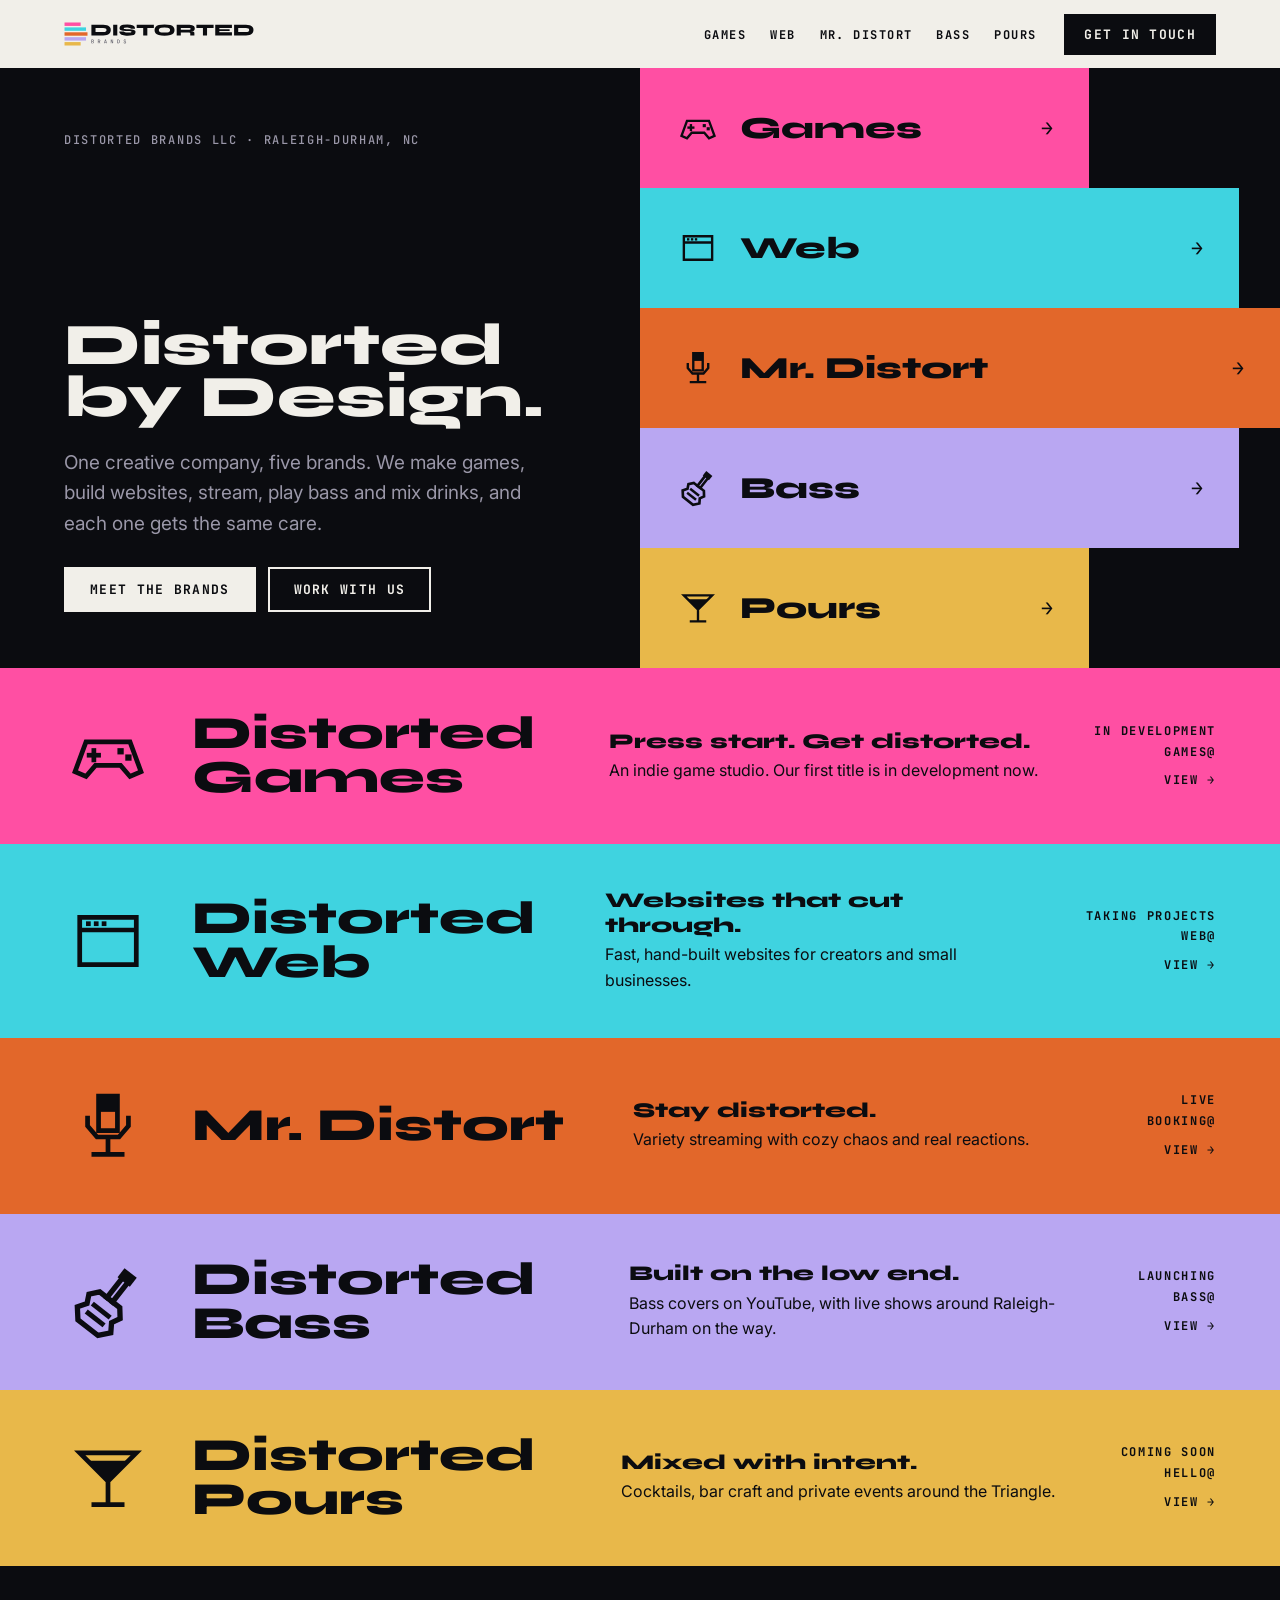
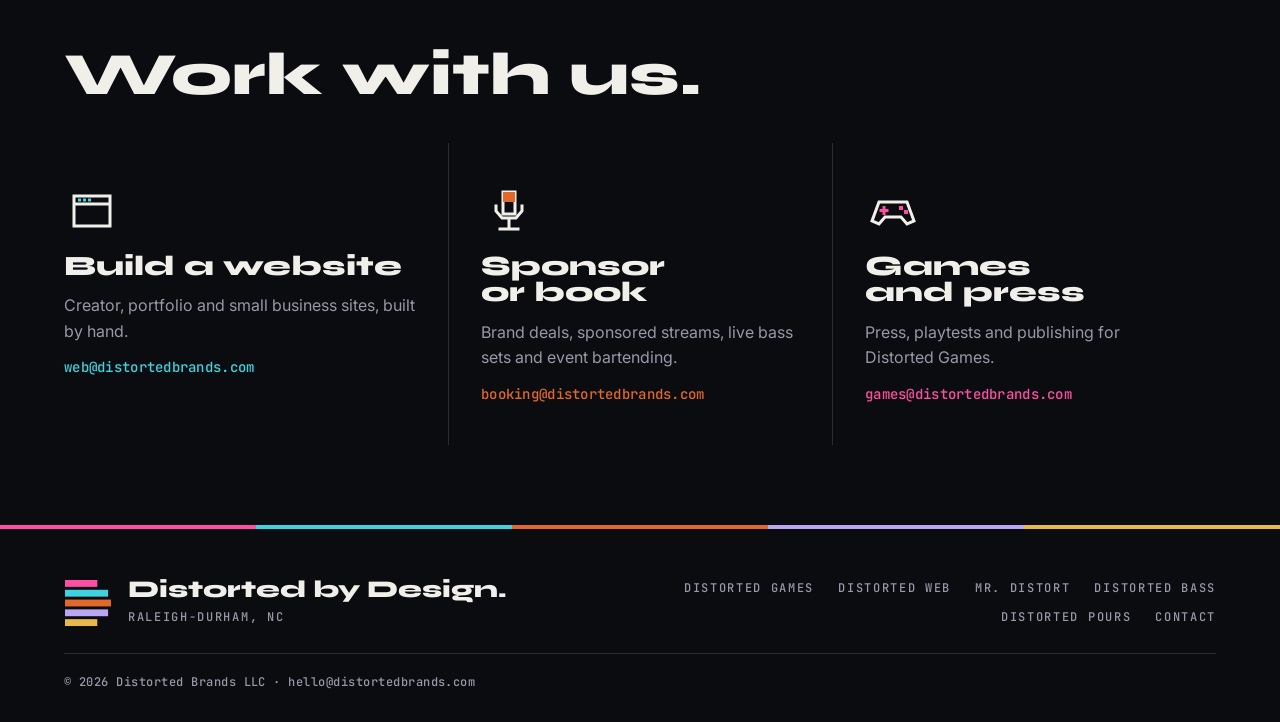
==== index.html @ dc7b3788 "First build of distortedbrands.com (Spectrum look) Home, five brand pages, contact with Netlify Form" ====
<!DOCTYPE html>
<html lang="en">
<head>
  <meta charset="UTF-8">
  <meta name="viewport" content="width=device-width, initial-scale=1, viewport-fit=cover">
  <title>Distorted Brands</title>
  <meta name="description" content="Distorted Brands LLC is a Raleigh-Durham creative company behind Distorted Games, Distorted Web, Mr. Distort, Distorted Bass and Distorted Pours.">
  <meta name="theme-color" content="#0B0C10">
  <link rel="canonical" href="https://distortedbrands.com/">
  <meta property="og:type" content="website">
  <meta property="og:title" content="Distorted Brands">
  <meta property="og:description" content="Distorted Brands LLC is a Raleigh-Durham creative company behind Distorted Games, Distorted Web, Mr. Distort, Distorted Bass and Distorted Pours.">
  <meta property="og:url" content="https://distortedbrands.com/">
  <meta property="og:image" content="https://distortedbrands.com/assets/social/distorted-brands-link-preview.png">
  <meta name="twitter:card" content="summary_large_image">
  <link rel="icon" href="/favicon.ico" sizes="any">
  <link rel="icon" href="/assets/icon.svg" type="image/svg+xml">
  <link rel="apple-touch-icon" href="/assets/apple-touch-icon.png">
  <link rel="preconnect" href="https://fonts.googleapis.com"><link rel="preconnect" href="https://fonts.gstatic.com" crossorigin><link href="https://fonts.googleapis.com/css2?family=Syne:wght@700;800&family=Inter:wght@400;500;600&family=JetBrains+Mono:wght@500;700&display=swap" rel="stylesheet">
  <link rel="stylesheet" href="/css/site.css">
</head>
<body>
<a class="skip" href="#main">Skip to content</a>
<header class="site-nav">
  <div class="wrap">
    <a class="logo" href="/" aria-label="Distorted Brands home"><img src="/assets/logos/distorted-brands-horizontal-color-on-light.svg" alt="Distorted Brands" width="190" height="24"></a>
    <button class="menu-btn" type="button" aria-expanded="false" aria-controls="menu"><span></span><span></span><span></span><b class="sr">Menu</b></button>
    <nav id="menu" aria-label="Main">
      <ul><li><a href="/games/" style="--c:#FF4FA3">Games</a></li><li><a href="/web/" style="--c:#3FD3E0">Web</a></li><li><a href="/mr-distort/" style="--c:#E2672A">Mr. Distort</a></li><li><a href="/bass/" style="--c:#B9A7F2">Bass</a></li><li><a href="/pours/" style="--c:#E8B84A">Pours</a></li></ul>
      <a class="btn" href="/contact/">Get in touch</a>
    </nav>
  </div>
</header>
<main id="main">
<section class="hero">
  <div class="hero-copy">
    <span class="mono fog">Distorted Brands LLC · Raleigh-Durham, NC</span>
    <div>
      <h1>Distorted<br>by Design.</h1>
      <p>One creative company, five brands. We make games, build websites, stream, play bass and mix drinks, and each one gets the same care.</p>
      <div class="row"><a class="btn light" href="#brands">Meet the brands</a><a class="btn ghost" href="/contact/">Work with us</a></div>
    </div>
  </div>
  <nav class="hero-bars" aria-label="Brands"><a href="/games/" style="--c:#FF4FA3;--bar:66"><img src="/assets/icons/distorted-games-icon-controller-black.svg" alt="" width="44" height="44"><span>Games</span><i aria-hidden="true">→</i></a><a href="/web/" style="--c:#3FD3E0;--bar:88"><img src="/assets/icons/distorted-web-icon-browser-black.svg" alt="" width="44" height="44"><span>Web</span><i aria-hidden="true">→</i></a><a href="/mr-distort/" style="--c:#E2672A;--bar:94"><img src="/assets/icons/mr-distort-icon-microphone-black.svg" alt="" width="44" height="44"><span>Mr. Distort</span><i aria-hidden="true">→</i></a><a href="/bass/" style="--c:#B9A7F2;--bar:88"><img src="/assets/icons/distorted-bass-icon-bass-guitar-black.svg" alt="" width="44" height="44"><span>Bass</span><i aria-hidden="true">→</i></a><a href="/pours/" style="--c:#E8B84A;--bar:66"><img src="/assets/icons/distorted-pours-icon-martini-black.svg" alt="" width="44" height="44"><span>Pours</span><i aria-hidden="true">→</i></a></nav>
</section>
<div id="brands" class="bands"><a class="band" href="/games/" style="--c:#FF4FA3">
  <div class="wrap">
    <img class="band-icon" src="/assets/icons/distorted-games-icon-controller-black.svg" alt="" width="88" height="88">
    <h2>Distorted Games</h2>
    <div class="band-copy"><p class="tag">Press start. Get distorted.</p><p>An indie game studio. Our first title is in development now.</p></div>
    <div class="band-meta mono"><span>In development</span><span>games@</span><span class="go">View →</span></div>
  </div>
</a><a class="band" href="/web/" style="--c:#3FD3E0">
  <div class="wrap">
    <img class="band-icon" src="/assets/icons/distorted-web-icon-browser-black.svg" alt="" width="88" height="88">
    <h2>Distorted Web</h2>
    <div class="band-copy"><p class="tag">Websites that cut through.</p><p>Fast, hand-built websites for creators and small businesses.</p></div>
    <div class="band-meta mono"><span>Taking projects</span><span>web@</span><span class="go">View →</span></div>
  </div>
</a><a class="band" href="/mr-distort/" style="--c:#E2672A">
  <div class="wrap">
    <img class="band-icon" src="/assets/icons/mr-distort-icon-microphone-black.svg" alt="" width="88" height="88">
    <h2>Mr. Distort</h2>
    <div class="band-copy"><p class="tag">Stay distorted.</p><p>Variety streaming with cozy chaos and real reactions.</p></div>
    <div class="band-meta mono"><span>Live</span><span>booking@</span><span class="go">View →</span></div>
  </div>
</a><a class="band" href="/bass/" style="--c:#B9A7F2">
  <div class="wrap">
    <img class="band-icon" src="/assets/icons/distorted-bass-icon-bass-guitar-black.svg" alt="" width="88" height="88">
    <h2>Distorted Bass</h2>
    <div class="band-copy"><p class="tag">Built on the low end.</p><p>Bass covers on YouTube, with live shows around Raleigh-Durham on the way.</p></div>
    <div class="band-meta mono"><span>Launching</span><span>bass@</span><span class="go">View →</span></div>
  </div>
</a><a class="band" href="/pours/" style="--c:#E8B84A">
  <div class="wrap">
    <img class="band-icon" src="/assets/icons/distorted-pours-icon-martini-black.svg" alt="" width="88" height="88">
    <h2>Distorted Pours</h2>
    <div class="band-copy"><p class="tag">Mixed with intent.</p><p>Cocktails, bar craft and private events around the Triangle.</p></div>
    <div class="band-meta mono"><span>Coming soon</span><span>hello@</span><span class="go">View →</span></div>
  </div>
</a></div>
<section class="block">
  <div class="wrap"><h2 class="t">Work with us.</h2><div class="paths"><div style="--c:#3FD3E0"><img src="/assets/icons/distorted-web-icon-browser-color-on-dark.svg" alt="" width="56" height="56"><h3>Build a website</h3><p>Creator, portfolio and small business sites, built by hand.</p><a class="mono addr" href="mailto:web@distortedbrands.com">web@distortedbrands.com</a></div><div style="--c:#E2672A"><img src="/assets/icons/mr-distort-icon-microphone-color-on-dark.svg" alt="" width="56" height="56"><h3>Sponsor or book</h3><p>Brand deals, sponsored streams, live bass sets and event bartending.</p><a class="mono addr" href="mailto:booking@distortedbrands.com">booking@distortedbrands.com</a></div><div style="--c:#FF4FA3"><img src="/assets/icons/distorted-games-icon-controller-color-on-dark.svg" alt="" width="56" height="56"><h3>Games and press</h3><p>Press, playtests and publishing for Distorted Games.</p><a class="mono addr" href="mailto:games@distortedbrands.com">games@distortedbrands.com</a></div></div></div>
</section>
</main>
<div class="spec" aria-hidden="true"><i></i><i></i><i></i><i></i><i></i></div>
<footer class="site-foot">
  <div class="wrap">
    <div class="foot-id">
      <img src="/assets/logos/distorted-brands-mark-color-on-dark.svg" alt="" width="48" height="48">
      <div><strong>Distorted by Design.</strong><span class="mono fog">Raleigh-Durham, NC</span></div>
    </div>
    <nav class="foot-links mono" aria-label="Brands"><a href="/games/">Distorted Games</a><a href="/web/">Distorted Web</a><a href="/mr-distort/">Mr. Distort</a><a href="/bass/">Distorted Bass</a><a href="/pours/">Distorted Pours</a><a href="/contact/">Contact</a></nav>
    <p class="mono fog legal">© 2026 Distorted Brands LLC · <a href="mailto:hello@distortedbrands.com">hello@distortedbrands.com</a></p>
  </div>
</footer>
<script src="/js/site.js"></script>
</body>
</html>
---- css/site.css ----
/* Distorted Brands — Look C "Spectrum".
   Parent is mono (ink, graphite, bone, fog). Color arrives only as full-bleed brand bands. */
:root {
  color-scheme: dark;
  --ink: #0B0C10;
  --panel: #14161c;
  --graphite: #2A2D36;
  --bone: #F1EFE9;
  --fog: #9A97A8;
  --games: #FF4FA3;
  --web: #3FD3E0;
  --distort: #E2672A;
  --bass: #B9A7F2;
  --pours: #E8B84A;
  --display: "Syne", "Arial Black", system-ui, sans-serif;
  --body: "Inter", system-ui, -apple-system, "Segoe UI", sans-serif;
  --mono: "JetBrains Mono", ui-monospace, Menlo, monospace;
  --gutter: max(24px, env(safe-area-inset-left, 0px));
}

*, *::before, *::after { box-sizing: border-box; }
html { scroll-behavior: smooth; }
body { margin: 0; background: var(--ink); color: var(--bone); font: 400 16px/1.6 var(--body); -webkit-font-smoothing: antialiased; }
img { display: block; max-width: 100%; height: auto; }
a { color: inherit; text-decoration: none; }
p { margin: 0; }
h1, h2, h3 { margin: 0; font-family: var(--display); font-weight: 800; line-height: .95; text-wrap: balance; }
:focus-visible { outline: 2px solid var(--bone); outline-offset: 3px; }
.wrap { max-width: 1200px; margin: 0 auto; padding-left: var(--gutter); padding-right: max(24px, env(safe-area-inset-right, 0px)); }
.mono { font: 500 12px/1.4 var(--mono); letter-spacing: .14em; text-transform: uppercase; }
.fog { color: var(--fog); }
.sr { position: absolute; width: 1px; height: 1px; overflow: hidden; clip: rect(0 0 0 0); white-space: nowrap; }
.hp { display: none; }
.skip { position: absolute; left: -999px; top: 8px; z-index: 50; background: var(--bone); color: var(--ink); padding: 8px 12px; }
.skip:focus { left: 8px; }
.row { display: flex; flex-wrap: wrap; align-items: center; gap: 12px; }

.spec { display: grid; grid-template-columns: repeat(5, 1fr); height: 4px; }
.spec i:nth-child(1) { background: var(--games); }
.spec i:nth-child(2) { background: var(--web); }
.spec i:nth-child(3) { background: var(--distort); }
.spec i:nth-child(4) { background: var(--bass); }
.spec i:nth-child(5) { background: var(--pours); }

/* buttons: square ends, like the bars */
.btn {
  display: inline-flex; align-items: center; justify-content: center;
  padding: 14px 24px; border: 2px solid var(--ink);
  font: 700 13px/1 var(--mono); letter-spacing: .1em; text-transform: uppercase;
  background: var(--ink); color: var(--bone); cursor: pointer;
  transition: background .15s, color .15s;
}
.btn:hover { background: transparent; color: var(--ink); }
.btn.light { background: var(--bone); color: var(--ink); border-color: var(--bone); }
.btn.light:hover { background: transparent; color: var(--bone); }
.btn.ghost { background: transparent; color: var(--bone); border-color: var(--bone); }
.btn.ghost:hover { background: var(--bone); color: var(--ink); }

/* nav */
.site-nav { position: sticky; top: 0; z-index: 20; background: var(--bone); color: var(--ink); padding-top: env(safe-area-inset-top, 0px); }
.site-nav .wrap { display: flex; align-items: center; gap: 24px; min-height: 68px; }
.logo img { width: 190px; }
.site-nav nav { margin-left: auto; display: flex; align-items: center; gap: 28px; }
.site-nav ul { display: flex; gap: 24px; list-style: none; margin: 0; padding: 0; }
.site-nav ul a { font: 700 12px var(--mono); letter-spacing: .12em; text-transform: uppercase; padding-block: 6px; border-bottom: 3px solid transparent; }
.site-nav ul a:hover, .site-nav ul a[aria-current] { border-bottom-color: var(--c); }
.site-nav .btn { padding: 12px 18px; }
.site-nav .btn[aria-current] { background: transparent; color: var(--ink); }
.menu-btn { display: none; margin-left: auto; width: 44px; height: 44px; background: none; border: 0; padding: 10px; cursor: pointer; }
.menu-btn span { display: block; height: 3px; margin-block: 5px; background: var(--ink); }
.menu-btn span:nth-child(1) { width: 66%; } .menu-btn span:nth-child(2) { width: 94%; } .menu-btn span:nth-child(3) { width: 66%; }
@media (max-width: 960px) {
  .menu-btn { display: block; }
  .site-nav nav { display: none; position: absolute; left: 0; right: 0; top: 100%; background: var(--bone); flex-direction: column; align-items: stretch; gap: 0; padding: 8px var(--gutter) 24px; border-top: 1px solid #d6d3cb; }
  .site-nav nav.open { display: flex; }
  .site-nav ul { flex-direction: column; gap: 0; }
  .site-nav ul a { display: block; padding: 14px 0 14px 14px; border-bottom: 0; border-left: 6px solid var(--c); margin-bottom: 6px; font-size: 14px; }
  .site-nav .btn { margin-top: 12px; }
  .logo img { width: 160px; }
}

/* home hero */
.hero { display: grid; grid-template-columns: minmax(0, 1fr) minmax(0, 1fr); min-height: 600px; }
.hero-copy { padding: 64px 40px 56px max(var(--gutter), calc((100vw - 1200px) / 2 + 24px)); display: flex; flex-direction: column; justify-content: space-between; gap: 40px; }
.hero h1 { font-size: clamp(40px, 4.6vw, 72px); line-height: .88; }
.hero-copy p { font-size: 19px; color: var(--fog); max-width: 40ch; margin-block: 24px 28px; }
.hero-bars { display: grid; grid-template-rows: repeat(5, 1fr); }
.hero-bars a { display: flex; align-items: center; gap: 20px; padding: 18px 36px; min-height: 76px; background: var(--c); color: var(--ink); width: calc(var(--bar) / 94 * 100%); transition: width .25s ease; }
.hero-bars a:hover { width: 100%; }
.hero-bars img { width: 44px; }
.hero-bars span { font: 800 clamp(22px, 2.4vw, 32px)/1 var(--display); }
.hero-bars i { margin-left: auto; font-style: normal; font: 700 20px var(--mono); }
@media (max-width: 860px) {
  .hero { grid-template-columns: minmax(0, 1fr); min-height: 0; }
  .hero-copy { padding: 48px var(--gutter) 48px; }
  .hero-bars a { min-height: 64px; padding: 14px var(--gutter); }
}

/* brand bands */
.band { display: block; background: var(--c); color: var(--ink); }
.band .wrap { display: grid; grid-template-columns: 88px minmax(0, 1.1fr) minmax(0, 1.3fr) auto; gap: 40px; align-items: center; padding-block: 44px; }
.band h2 { font-size: clamp(32px, 3.6vw, 46px); }
.band .tag { font: 800 21px/1.2 var(--display); margin-bottom: 4px; }
.band-meta { display: grid; gap: 4px; text-align: right; font-weight: 700; }
.band .go { margin-top: 8px; }
.band:hover .go { text-decoration: underline; text-underline-offset: 4px; }
@media (max-width: 860px) {
  .band .wrap { grid-template-columns: 56px 1fr; gap: 16px 20px; padding-block: 32px; }
  .band-icon { width: 56px; }
  .band-copy, .band-meta { grid-column: 1 / -1; }
  .band-meta { text-align: left; grid-auto-flow: column; justify-content: start; gap: 20px; }
}

/* generic sections */
.block { padding-block: 80px; }
h2.t { font-size: clamp(36px, 5vw, 60px); margin-bottom: 40px; }
.paths { display: grid; grid-template-columns: repeat(3, 1fr); }
.paths > div { display: grid; gap: 14px; align-content: start; padding: 40px 32px; border-left: 1px solid var(--graphite); }
.paths > div:first-child { border-left: 0; padding-left: 0; }
.paths img { width: 56px; }
.paths h3 { font-size: 28px; }
.paths p { color: var(--fog); }
.addr { color: var(--c); text-transform: none; letter-spacing: .02em; font-size: 14px; }
.addr:hover { text-decoration: underline; }
@media (max-width: 860px) {
  .paths { grid-template-columns: 1fr; }
  .paths > div { padding: 28px 0; border-left: 0; border-top: 1px solid var(--graphite); }
}

/* brand page hero */
.bhero { background: var(--c); color: var(--ink); }
.bhero .wrap { display: grid; grid-template-columns: minmax(0, 1.25fr) minmax(0, .9fr); gap: 56px; align-items: center; padding-block: 72px; }
.bhero-logo { height: 30px; width: auto; }
.bhero h1 { font-size: clamp(38px, 5.4vw, 84px); line-height: .88; margin-block: 24px; }
.bhero p { font-size: 19px; max-width: 44ch; margin-bottom: 28px; }
.status { padding: 8px 12px; border: 2px solid var(--ink); font-weight: 700; }
.tiles { display: grid; grid-template-columns: repeat(3, 1fr); }
.tiles div { aspect-ratio: 1; display: grid; place-items: center; background: var(--ink); border: 1px solid var(--deep); }
.tiles img { width: 56%; }
@media (max-width: 860px) {
  .bhero .wrap { grid-template-columns: minmax(0, 1fr); padding-block: 48px; gap: 40px; }
  .tiles { max-width: 360px; }
}

.cards { display: grid; grid-template-columns: repeat(4, 1fr); }
.cards > div { display: grid; gap: 12px; align-content: start; padding: 8px 28px 8px 28px; border-left: 1px solid var(--graphite); }
.cards > div:first-child { padding-left: 0; border-left: 0; }
.cards img { width: 52px; }
.cards h3 { font-size: 24px; line-height: 1.05; }
.cards p { color: var(--fog); font-size: 15px; }
@media (max-width: 960px) {
  .cards { grid-template-columns: 1fr 1fr; gap: 40px 0; }
  .cards > div:nth-child(3) { padding-left: 0; border-left: 0; }
}
@media (max-width: 560px) {
  .cards { grid-template-columns: 1fr; gap: 32px; }
  .cards > div { padding: 0; border-left: 0; }
}

.steps { background: var(--bone); color: var(--ink); padding-block: 72px; }
.steps h2.t { margin-bottom: 12px; }
.steps .note { color: #5d5b68; margin-bottom: 32px; }
.steps ol { list-style: none; margin: 32px 0 0; padding: 0; display: grid; grid-auto-flow: column; grid-auto-columns: 1fr; }
.steps li { border-left: 6px solid var(--deep); padding: 6px 24px 6px 20px; display: grid; gap: 8px; align-content: start; }
.steps li span { color: var(--deep); font-weight: 700; }
.steps li.now span::after { content: " · Now"; }
.steps li h3 { font-size: 28px; }
.steps li p { color: #45434f; }
@media (max-width: 760px) { .steps ol { grid-auto-flow: row; gap: 28px; } }

.works { display: grid; grid-template-columns: repeat(2, 1fr); }
.work { display: grid; gap: 6px; padding: 28px; background: var(--c); color: var(--ink); }
.work .shot { aspect-ratio: 16 / 9; background: var(--ink); margin-bottom: 14px; background-image: linear-gradient(#22252e 1px, transparent 1px); background-size: 100% 16px; }
.work h3 { font-size: 26px; }
a.work:hover h3 { text-decoration: underline; }
@media (max-width: 700px) { .works { grid-template-columns: 1fr; } }

.plats { display: grid; grid-template-columns: repeat(auto-fill, minmax(220px, 1fr)); gap: 1px; background: var(--graphite); border: 1px solid var(--graphite); }
.plats a { display: grid; gap: 6px; padding: 24px; background: var(--ink); position: relative; }
.plats a:hover { background: var(--c); color: var(--ink); }
.plats a:hover .mono { color: var(--ink); }
.plats .mono { color: var(--fog); }
.plats strong { font: 800 20px var(--display); }
.plats i { position: absolute; top: 20px; right: 20px; font-style: normal; }

.cta { background: var(--c); color: var(--ink); }
.cta .wrap { display: grid; grid-template-columns: 1.2fr 1fr; gap: 40px; align-items: end; padding-block: 64px; }
.cta h2 { font-size: clamp(36px, 5vw, 64px); }
.cta p { font-size: 18px; margin-bottom: 20px; }
@media (max-width: 760px) { .cta .wrap { grid-template-columns: 1fr; } }

.others { padding-top: 72px; }
.others-list a { display: flex; align-items: center; gap: 20px; padding: 18px var(--gutter); background: var(--c); color: var(--ink); width: calc(var(--bar) / 94 * 100%); min-width: min(100%, 520px); margin-bottom: 0; transition: width .25s ease; }
.others-list a:hover { width: 100%; }
.others-list img { width: 40px; }
.others-list span { font: 800 26px/1 var(--display); }
.others-list em { margin-left: auto; font-style: normal; }
@media (max-width: 760px) { .others-list a { width: 100%; } .others-list em { display: none; } }

.list-band { background: var(--c); color: var(--ink); }
.list-band .wrap { display: grid; grid-template-columns: minmax(0, 1fr) minmax(0, 1fr); gap: 40px; align-items: center; padding-block: 64px; }
.list-band h2 { font-size: clamp(36px, 5vw, 56px); margin-bottom: 12px; }
.inline-form { display: flex; gap: 0; }
.inline-form input { flex: 1; min-width: 0; padding: 14px 16px; border: 2px solid var(--ink); background: var(--bone); color: var(--ink); font: 16px var(--body); border-radius: 0; }
@media (max-width: 760px) { .list-band .wrap { grid-template-columns: minmax(0, 1fr); } }

/* contact */
.phead .wrap { display: grid; grid-template-columns: 1fr 1fr; gap: 48px; align-items: end; padding-block: 88px 56px; }
.phead h1 { font-size: clamp(64px, 10vw, 128px); line-height: .86; }
.phead p { font-size: 20px; color: var(--fog); max-width: 40ch; }
.phead.short .wrap { grid-template-columns: 1fr; gap: 24px; padding-block: 96px; }
@media (max-width: 760px) { .phead .wrap { grid-template-columns: 1fr; gap: 24px; padding-block: 56px 40px; } }

.inboxes { display: grid; grid-template-columns: repeat(5, 1fr); }
.inboxes > div { display: flex; flex-direction: column; gap: 16px; justify-content: space-between; min-height: 220px; padding: 28px 24px; background: var(--c); color: var(--ink); }
.inboxes a { font: 400 15px/1.3 var(--display); word-break: break-word; }
.inboxes a b { display: block; font-size: 30px; font-weight: 800; }
.inboxes a:hover { text-decoration: underline; }
.copy { align-self: flex-start; background: none; border: 2px solid var(--ink); color: var(--ink); padding: 6px 10px; cursor: pointer; font-weight: 700; }
.copy:hover { background: var(--ink); color: var(--bone); }
@media (max-width: 960px) { .inboxes { grid-template-columns: 1fr 1fr; } .inboxes > div { min-height: 0; } }
@media (max-width: 520px) { .inboxes { grid-template-columns: 1fr; } }

.form-wrap { display: grid; grid-template-columns: 1fr 1.5fr; gap: 56px; }
@media (max-width: 860px) { .form-wrap { grid-template-columns: 1fr; gap: 0; } }
.form { display: grid; gap: 18px; }
.form label { display: grid; gap: 8px; }
.form .two { display: grid; grid-template-columns: 1fr 1fr; gap: 18px; }
.form input, .form select, .form textarea {
  width: 100%; padding: 14px; font: 16px var(--body); color: var(--bone);
  background: var(--panel); border: 0; border-left: 4px solid var(--bone); border-radius: 0;
}
.form textarea { min-height: 160px; resize: vertical; }
.form input:focus, .form select:focus, .form textarea:focus { outline: none; background: #1b1e26; border-left-color: var(--web); }
@media (max-width: 520px) { .form .two { grid-template-columns: 1fr; } }

/* footer */
.site-foot .wrap { display: grid; grid-template-columns: auto 1fr; gap: 24px 40px; align-items: center; padding-block: 48px calc(32px + env(safe-area-inset-bottom, 0px)); }
.foot-id { display: flex; align-items: center; gap: 16px; }
.foot-id img { width: 48px; }
.foot-id strong { display: block; font: 800 24px/1.1 var(--display); }
.foot-links { display: flex; flex-wrap: wrap; justify-content: flex-end; gap: 12px 24px; color: var(--fog); }
.foot-links a:hover { color: var(--bone); }
.legal { grid-column: 1 / -1; border-top: 1px solid var(--graphite); padding-top: 20px; text-transform: none; letter-spacing: .04em; }
.legal a:hover { color: var(--bone); }
@media (max-width: 760px) { .site-foot .wrap { grid-template-columns: 1fr; } .foot-links { justify-content: flex-start; } }

@media (prefers-reduced-motion: reduce) {
  html { scroll-behavior: auto; }
  * { transition: none !important; }
}
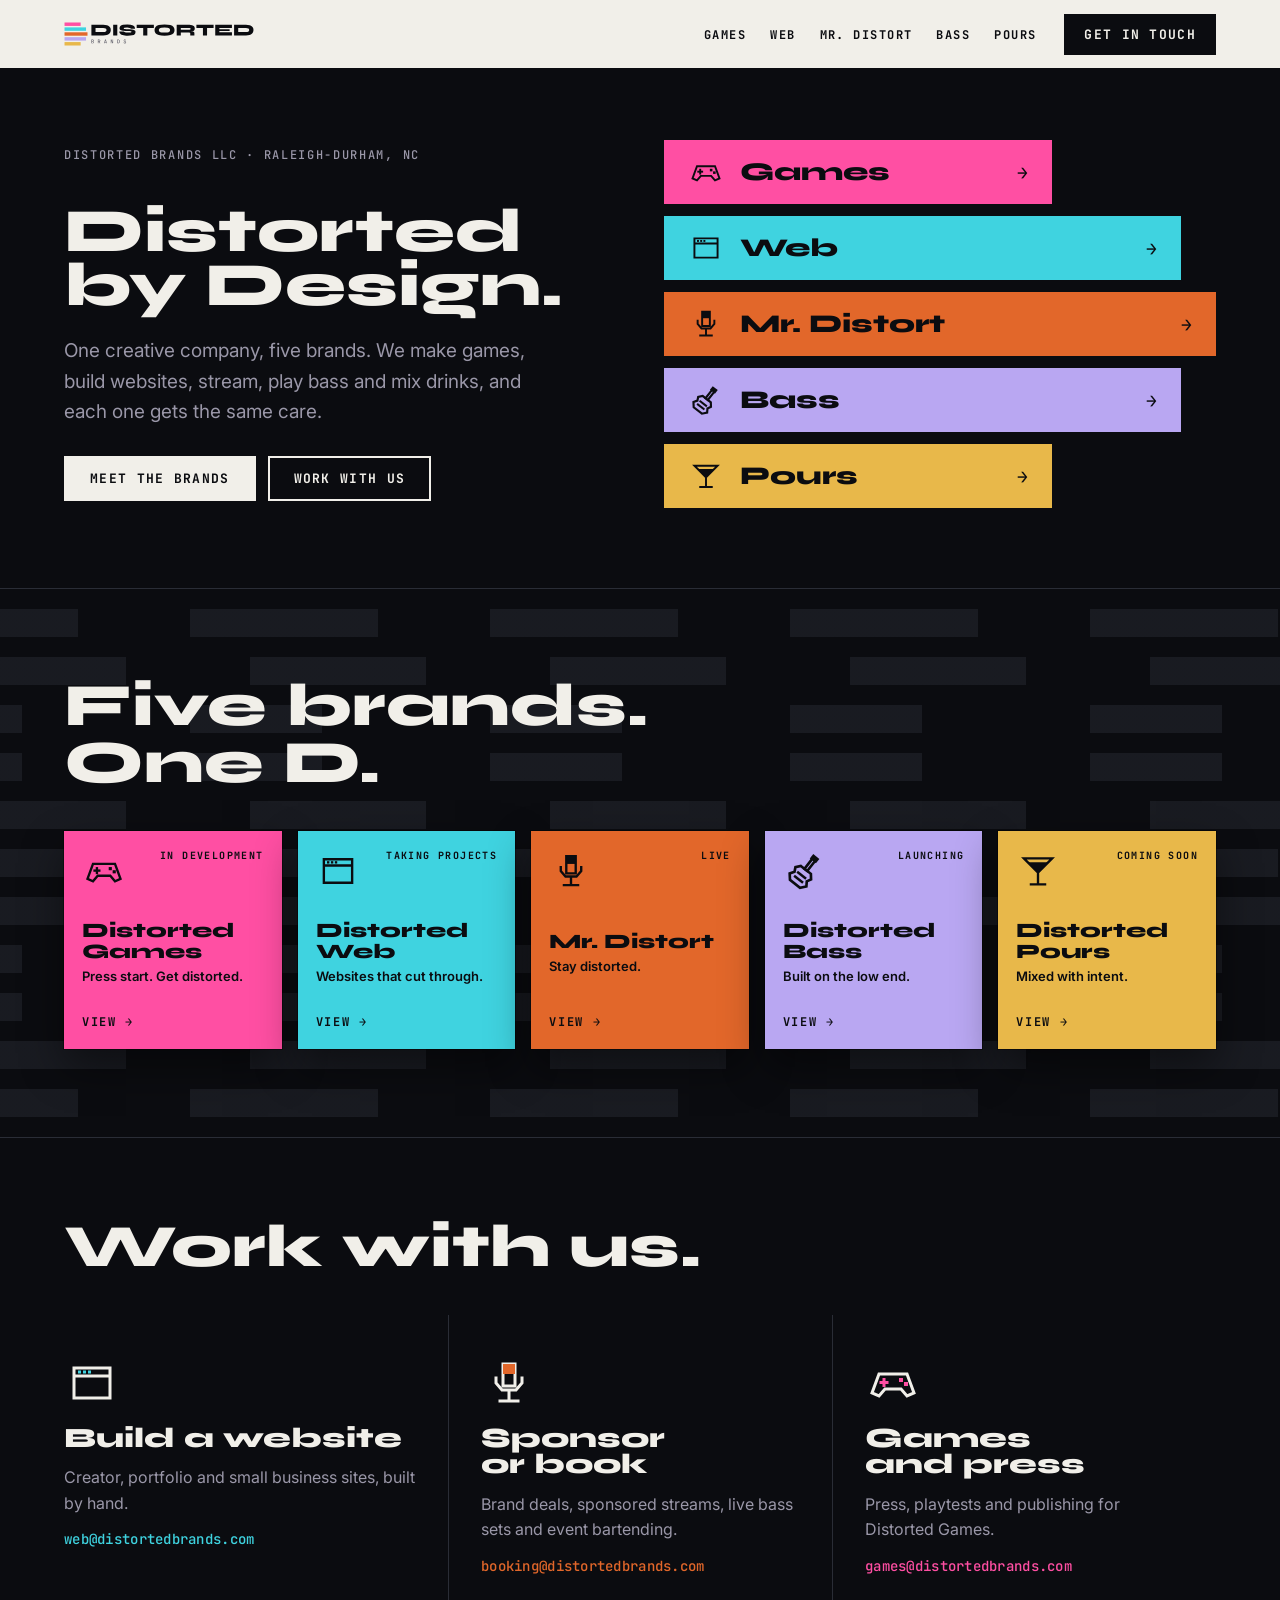
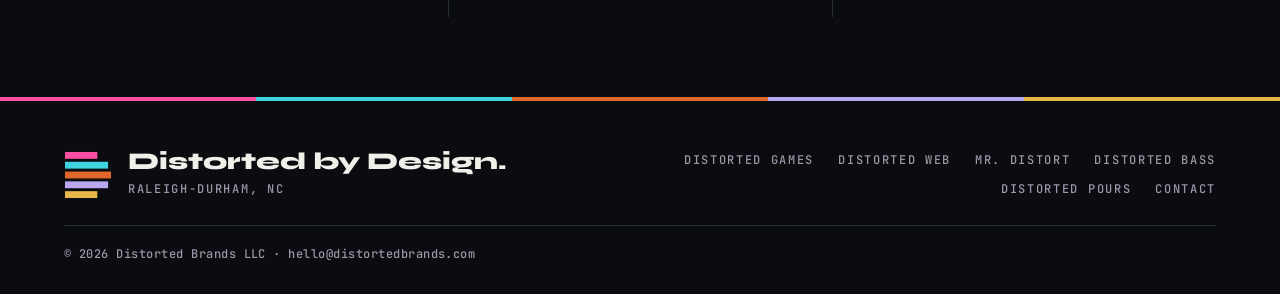
==== commit 719a0f10: "Home: floating hero bars and square brand tiles Hero bars are shorter and sit on the black backgroun" ====
--- a/index.html
+++ b/index.html
@@ -43,42 +43,32 @@
   </div>
   <nav class="hero-bars" aria-label="Brands"><a href="/games/" style="--c:#FF4FA3;--bar:66"><img src="/assets/icons/distorted-games-icon-controller-black.svg" alt="" width="44" height="44"><span>Games</span><i aria-hidden="true">→</i></a><a href="/web/" style="--c:#3FD3E0;--bar:88"><img src="/assets/icons/distorted-web-icon-browser-black.svg" alt="" width="44" height="44"><span>Web</span><i aria-hidden="true">→</i></a><a href="/mr-distort/" style="--c:#E2672A;--bar:94"><img src="/assets/icons/mr-distort-icon-microphone-black.svg" alt="" width="44" height="44"><span>Mr. Distort</span><i aria-hidden="true">→</i></a><a href="/bass/" style="--c:#B9A7F2;--bar:88"><img src="/assets/icons/distorted-bass-icon-bass-guitar-black.svg" alt="" width="44" height="44"><span>Bass</span><i aria-hidden="true">→</i></a><a href="/pours/" style="--c:#E8B84A;--bar:66"><img src="/assets/icons/distorted-pours-icon-martini-black.svg" alt="" width="44" height="44"><span>Pours</span><i aria-hidden="true">→</i></a></nav>
 </section>
-<div id="brands" class="bands"><a class="band" href="/games/" style="--c:#FF4FA3">
+<section id="brands" class="brand-grid">
   <div class="wrap">
-    <img class="band-icon" src="/assets/icons/distorted-games-icon-controller-black.svg" alt="" width="88" height="88">
-    <h2>Distorted Games</h2>
-    <div class="band-copy"><p class="tag">Press start. Get distorted.</p><p>An indie game studio. Our first title is in development now.</p></div>
-    <div class="band-meta mono"><span>In development</span><span>games@</span><span class="go">View →</span></div>
+    <h2 class="t">Five brands.<br>One D.</h2>
+    <div class="tile-row"><a class="tile" href="/games/" style="--c:#FF4FA3">
+      <div class="tile-top"><img src="/assets/icons/distorted-games-icon-controller-black.svg" alt="" width="64" height="64"><span class="mono">In development</span></div>
+      <div><h3>Distorted Games</h3><p class="tag">Press start. Get distorted.</p></div>
+      <span class="go mono">View →</span>
+    </a><a class="tile" href="/web/" style="--c:#3FD3E0">
+      <div class="tile-top"><img src="/assets/icons/distorted-web-icon-browser-black.svg" alt="" width="64" height="64"><span class="mono">Taking projects</span></div>
+      <div><h3>Distorted Web</h3><p class="tag">Websites that cut through.</p></div>
+      <span class="go mono">View →</span>
+    </a><a class="tile" href="/mr-distort/" style="--c:#E2672A">
+      <div class="tile-top"><img src="/assets/icons/mr-distort-icon-microphone-black.svg" alt="" width="64" height="64"><span class="mono">Live</span></div>
+      <div><h3>Mr. Distort</h3><p class="tag">Stay distorted.</p></div>
+      <span class="go mono">View →</span>
+    </a><a class="tile" href="/bass/" style="--c:#B9A7F2">
+      <div class="tile-top"><img src="/assets/icons/distorted-bass-icon-bass-guitar-black.svg" alt="" width="64" height="64"><span class="mono">Launching</span></div>
+      <div><h3>Distorted Bass</h3><p class="tag">Built on the low end.</p></div>
+      <span class="go mono">View →</span>
+    </a><a class="tile" href="/pours/" style="--c:#E8B84A">
+      <div class="tile-top"><img src="/assets/icons/distorted-pours-icon-martini-black.svg" alt="" width="64" height="64"><span class="mono">Coming soon</span></div>
+      <div><h3>Distorted Pours</h3><p class="tag">Mixed with intent.</p></div>
+      <span class="go mono">View →</span>
+    </a></div>
   </div>
-</a><a class="band" href="/web/" style="--c:#3FD3E0">
-  <div class="wrap">
-    <img class="band-icon" src="/assets/icons/distorted-web-icon-browser-black.svg" alt="" width="88" height="88">
-    <h2>Distorted Web</h2>
-    <div class="band-copy"><p class="tag">Websites that cut through.</p><p>Fast, hand-built websites for creators and small businesses.</p></div>
-    <div class="band-meta mono"><span>Taking projects</span><span>web@</span><span class="go">View →</span></div>
-  </div>
-</a><a class="band" href="/mr-distort/" style="--c:#E2672A">
-  <div class="wrap">
-    <img class="band-icon" src="/assets/icons/mr-distort-icon-microphone-black.svg" alt="" width="88" height="88">
-    <h2>Mr. Distort</h2>
-    <div class="band-copy"><p class="tag">Stay distorted.</p><p>Variety streaming with cozy chaos and real reactions.</p></div>
-    <div class="band-meta mono"><span>Live</span><span>booking@</span><span class="go">View →</span></div>
-  </div>
-</a><a class="band" href="/bass/" style="--c:#B9A7F2">
-  <div class="wrap">
-    <img class="band-icon" src="/assets/icons/distorted-bass-icon-bass-guitar-black.svg" alt="" width="88" height="88">
-    <h2>Distorted Bass</h2>
-    <div class="band-copy"><p class="tag">Built on the low end.</p><p>Bass covers on YouTube, with live shows around Raleigh-Durham on the way.</p></div>
-    <div class="band-meta mono"><span>Launching</span><span>bass@</span><span class="go">View →</span></div>
-  </div>
-</a><a class="band" href="/pours/" style="--c:#E8B84A">
-  <div class="wrap">
-    <img class="band-icon" src="/assets/icons/distorted-pours-icon-martini-black.svg" alt="" width="88" height="88">
-    <h2>Distorted Pours</h2>
-    <div class="band-copy"><p class="tag">Mixed with intent.</p><p>Cocktails, bar craft and private events around the Triangle.</p></div>
-    <div class="band-meta mono"><span>Coming soon</span><span>hello@</span><span class="go">View →</span></div>
-  </div>
-</a></div>
+</section>
 <section class="block">
   <div class="wrap"><h2 class="t">Work with us.</h2><div class="paths"><div style="--c:#3FD3E0"><img src="/assets/icons/distorted-web-icon-browser-color-on-dark.svg" alt="" width="56" height="56"><h3>Build a website</h3><p>Creator, portfolio and small business sites, built by hand.</p><a class="mono addr" href="mailto:web@distortedbrands.com">web@distortedbrands.com</a></div><div style="--c:#E2672A"><img src="/assets/icons/mr-distort-icon-microphone-color-on-dark.svg" alt="" width="56" height="56"><h3>Sponsor or book</h3><p>Brand deals, sponsored streams, live bass sets and event bartending.</p><a class="mono addr" href="mailto:booking@distortedbrands.com">booking@distortedbrands.com</a></div><div style="--c:#FF4FA3"><img src="/assets/icons/distorted-games-icon-controller-color-on-dark.svg" alt="" width="56" height="56"><h3>Games and press</h3><p>Press, playtests and publishing for Distorted Games.</p><a class="mono addr" href="mailto:games@distortedbrands.com">games@distortedbrands.com</a></div></div></div>
 </section>
--- a/css/site.css
+++ b/css/site.css
@@ -79,36 +79,42 @@
   .logo img { width: 160px; }
 }
 
-/* home hero */
-.hero { display: grid; grid-template-columns: minmax(0, 1fr) minmax(0, 1fr); min-height: 600px; }
-.hero-copy { padding: 64px 40px 56px max(var(--gutter), calc((100vw - 1200px) / 2 + 24px)); display: flex; flex-direction: column; justify-content: space-between; gap: 40px; }
-.hero h1 { font-size: clamp(40px, 4.6vw, 72px); line-height: .88; }
+/* home hero: five bars floating on ink, lengths match the logo */
+.hero { display: grid; grid-template-columns: minmax(0, 1fr) minmax(0, 1fr); align-items: center; gap: 48px; max-width: 1200px; margin: 0 auto; padding: 72px max(24px, env(safe-area-inset-right, 0px)) 80px var(--gutter); }
+.hero-copy { display: flex; flex-direction: column; gap: 40px; min-width: 0; }
+.hero h1 { font-size: clamp(40px, 4.8vw, 72px); line-height: .88; }
 .hero-copy p { font-size: 19px; color: var(--fog); max-width: 40ch; margin-block: 24px 28px; }
-.hero-bars { display: grid; grid-template-rows: repeat(5, 1fr); }
-.hero-bars a { display: flex; align-items: center; gap: 20px; padding: 18px 36px; min-height: 76px; background: var(--c); color: var(--ink); width: calc(var(--bar) / 94 * 100%); transition: width .25s ease; }
-.hero-bars a:hover { width: 100%; }
-.hero-bars img { width: 44px; }
-.hero-bars span { font: 800 clamp(22px, 2.4vw, 32px)/1 var(--display); }
-.hero-bars i { margin-left: auto; font-style: normal; font: 700 20px var(--mono); }
+.hero-bars { display: grid; gap: 12px; }
+.hero-bars a { display: flex; align-items: center; gap: 16px; padding: 14px 24px; min-height: 64px; background: var(--c); color: var(--ink); width: calc(var(--bar) / 94 * 100%); transition: transform .2s ease; }
+.hero-bars a:hover { transform: translateX(10px); }
+.hero-bars img { width: 36px; }
+.hero-bars span { font: 800 clamp(20px, 2vw, 26px)/1 var(--display); }
+.hero-bars i { margin-left: auto; font-style: normal; font: 700 18px var(--mono); }
 @media (max-width: 860px) {
-  .hero { grid-template-columns: minmax(0, 1fr); min-height: 0; }
-  .hero-copy { padding: 48px var(--gutter) 48px; }
-  .hero-bars a { min-height: 64px; padding: 14px var(--gutter); }
-}
-
-/* brand bands */
-.band { display: block; background: var(--c); color: var(--ink); }
-.band .wrap { display: grid; grid-template-columns: 88px minmax(0, 1.1fr) minmax(0, 1.3fr) auto; gap: 40px; align-items: center; padding-block: 44px; }
-.band h2 { font-size: clamp(32px, 3.6vw, 46px); }
-.band .tag { font: 800 21px/1.2 var(--display); margin-bottom: 4px; }
-.band-meta { display: grid; gap: 4px; text-align: right; font-weight: 700; }
-.band .go { margin-top: 8px; }
-.band:hover .go { text-decoration: underline; text-underline-offset: 4px; }
-@media (max-width: 860px) {
-  .band .wrap { grid-template-columns: 56px 1fr; gap: 16px 20px; padding-block: 32px; }
-  .band-icon { width: 56px; }
-  .band-copy, .band-meta { grid-column: 1 / -1; }
-  .band-meta { text-align: left; grid-auto-flow: column; justify-content: start; gap: 20px; }
+  .hero { grid-template-columns: minmax(0, 1fr); padding-block: 48px 56px; gap: 40px; }
+  .hero-bars a { min-height: 56px; padding: 12px 20px; }
+}
+
+/* brand tiles on the bars pattern */
+.brand-grid { padding-block: 88px; background: linear-gradient(rgba(11,12,16,.55), rgba(11,12,16,.55)), #08090c url("/assets/bars-pattern.svg") center / 300px auto repeat; border-block: 1px solid var(--graphite); }
+.tile-row { display: grid; grid-template-columns: repeat(5, minmax(0, 1fr)); gap: 16px; }
+.tile { aspect-ratio: 1; display: flex; flex-direction: column; justify-content: space-between; gap: 8px; padding: 18px; background: var(--c); color: var(--ink); box-shadow: 0 0 0 1px rgba(0,0,0,.4), 0 18px 40px rgba(0,0,0,.45); transition: transform .2s ease; }
+.tile:hover { transform: translateY(-6px); }
+.tile-top { display: flex; justify-content: space-between; align-items: flex-start; gap: 8px; }
+.tile-top img { width: 44px; }
+.tile-top span { font-size: 10px; font-weight: 700; text-align: right; }
+.tile h3 { font-size: clamp(18px, 1.6vw, 23px); line-height: 1; }
+.tile .tag { font: 600 13px/1.3 var(--body); margin-top: 6px; }
+.tile .go { font-weight: 700; }
+.tile:hover .go { text-decoration: underline; text-underline-offset: 4px; }
+@media (max-width: 1080px) {
+  .tile-row { grid-template-columns: repeat(2, minmax(0, 1fr)); }
+  .tile:last-child { grid-column: 1 / -1; aspect-ratio: auto; min-height: 200px; }
+}
+@media (max-width: 480px) {
+  .tile { padding: 16px; }
+  .tile-top img { width: 40px; }
+  .tile .tag { font-size: 13px; }
 }
 
 /* generic sections */
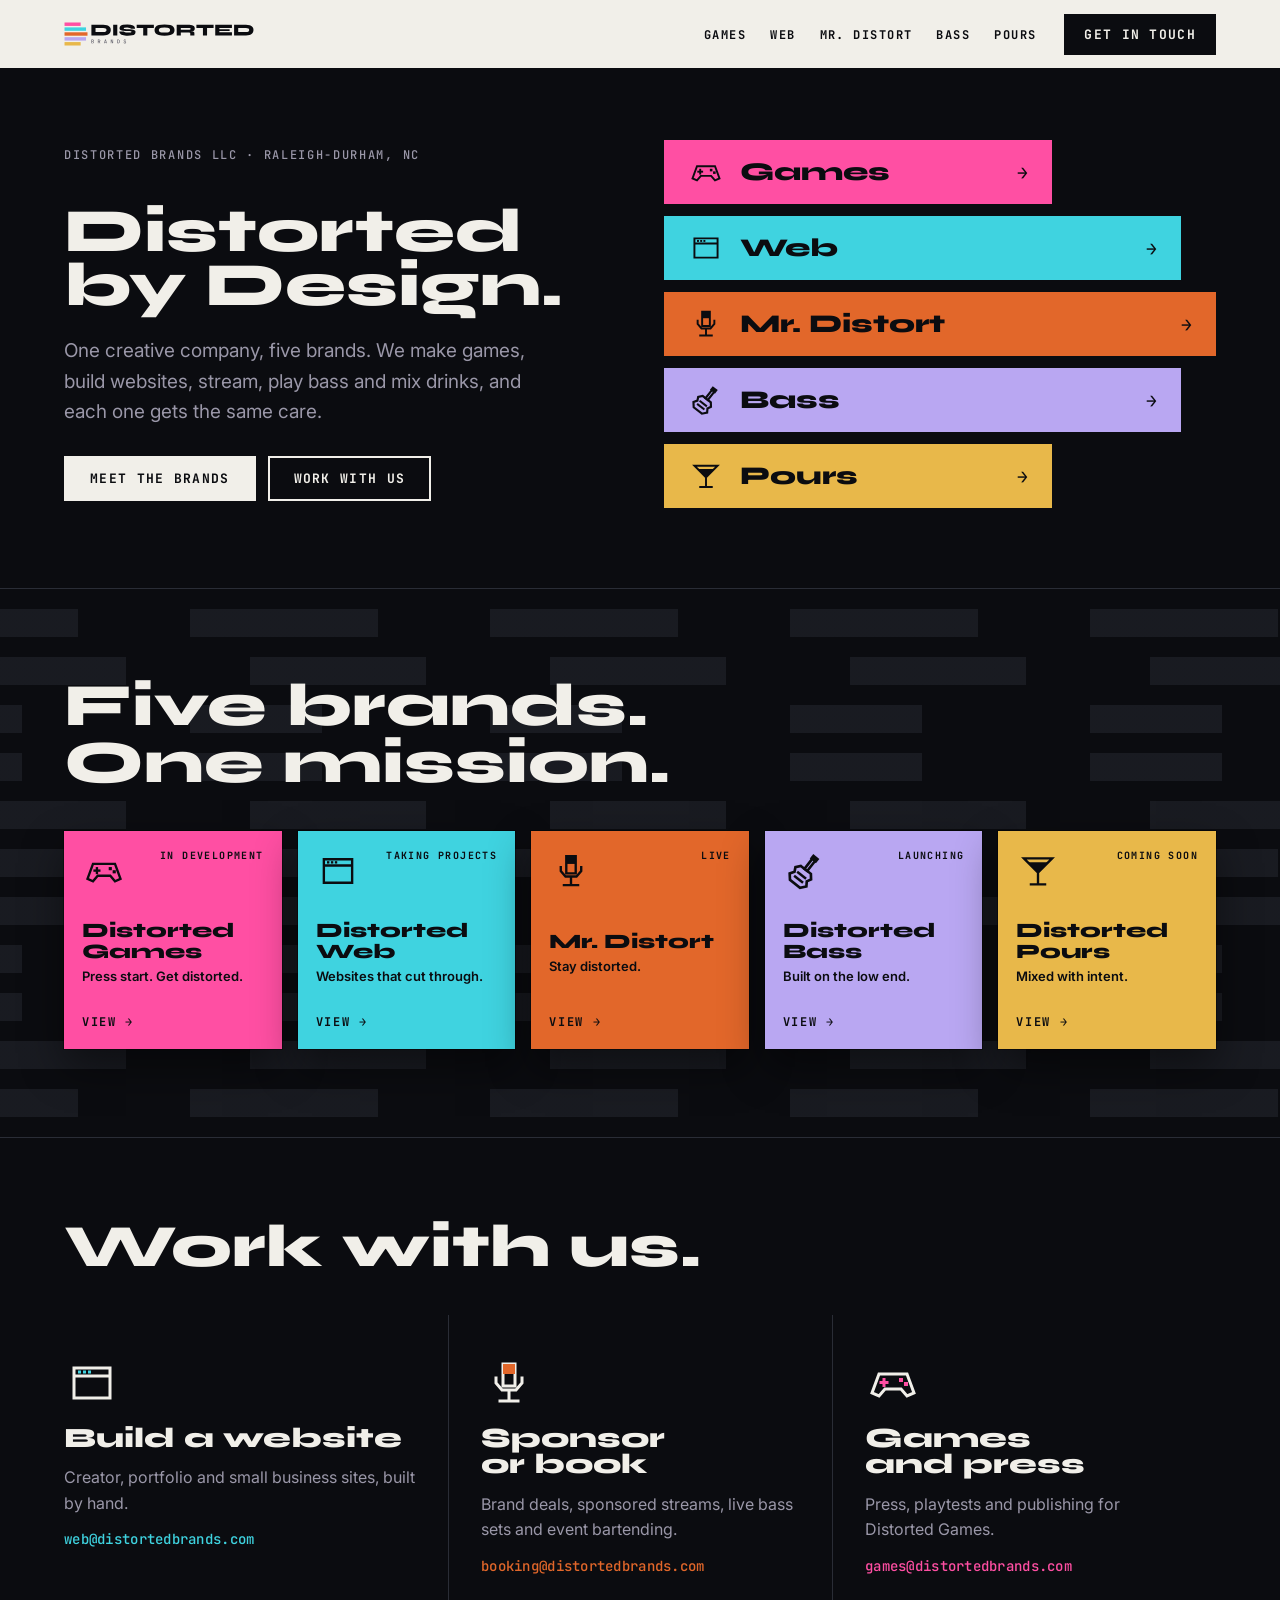
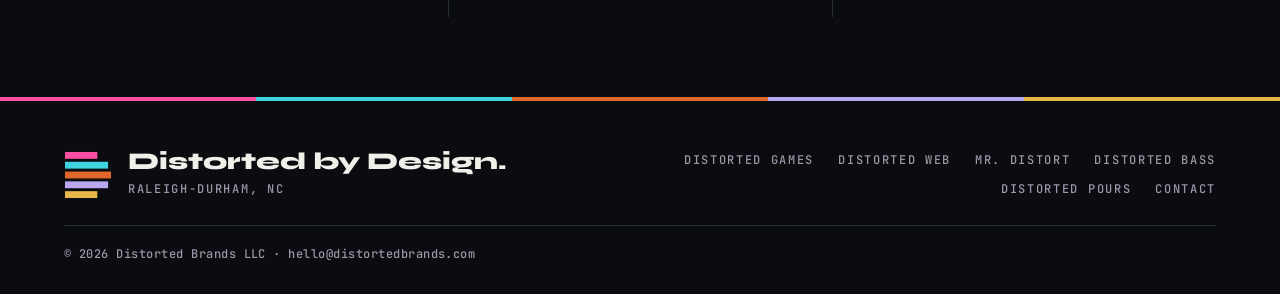
==== commit b2c59413: "Update index.html" ====
--- a/index.html
+++ b/index.html
@@ -45,7 +45,7 @@
 </section>
 <section id="brands" class="brand-grid">
   <div class="wrap">
-    <h2 class="t">Five brands.<br>One D.</h2>
+    <h2 class="t">Five brands.<br>One mission.</h2>
     <div class="tile-row"><a class="tile" href="/games/" style="--c:#FF4FA3">
       <div class="tile-top"><img src="/assets/icons/distorted-games-icon-controller-black.svg" alt="" width="64" height="64"><span class="mono">In development</span></div>
       <div><h3>Distorted Games</h3><p class="tag">Press start. Get distorted.</p></div>
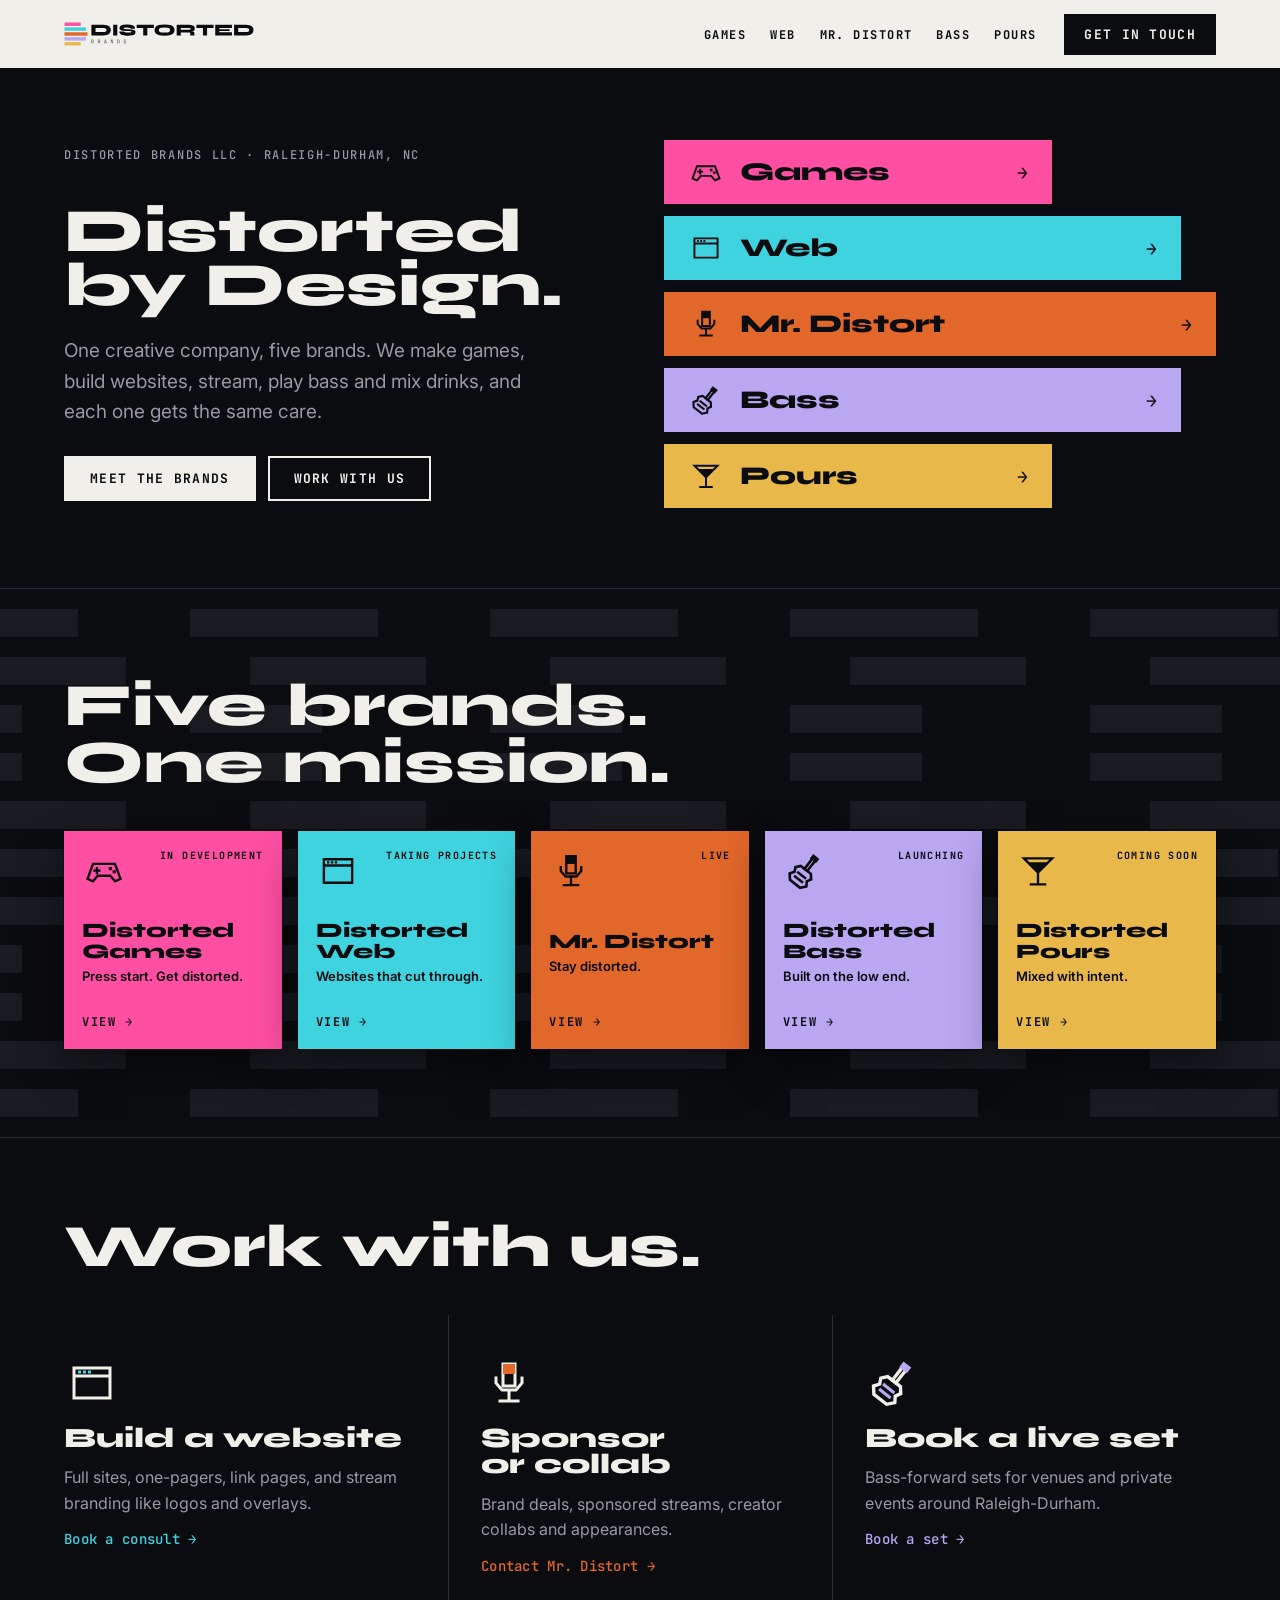
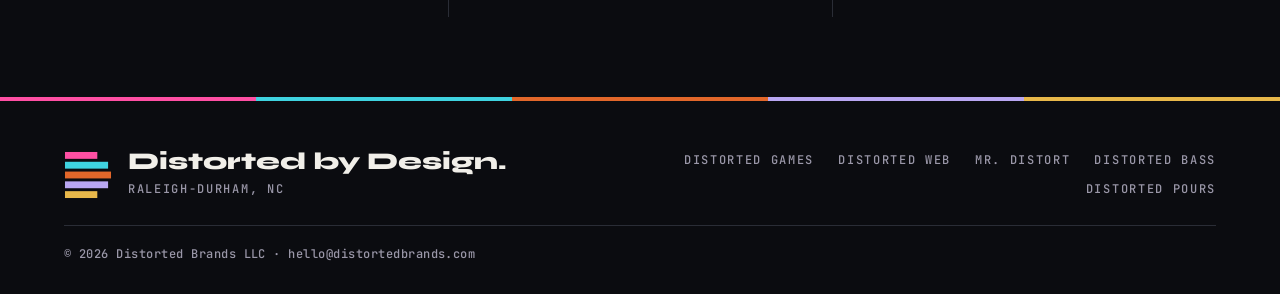
==== commit 80f28b12: "Replace contact page with brand pop-up forms Each brand page now opens its own Netlify form in a pop" ====
--- a/index.html
+++ b/index.html
@@ -27,7 +27,7 @@
     <button class="menu-btn" type="button" aria-expanded="false" aria-controls="menu"><span></span><span></span><span></span><b class="sr">Menu</b></button>
     <nav id="menu" aria-label="Main">
       <ul><li><a href="/games/" style="--c:#FF4FA3">Games</a></li><li><a href="/web/" style="--c:#3FD3E0">Web</a></li><li><a href="/mr-distort/" style="--c:#E2672A">Mr. Distort</a></li><li><a href="/bass/" style="--c:#B9A7F2">Bass</a></li><li><a href="/pours/" style="--c:#E8B84A">Pours</a></li></ul>
-      <a class="btn" href="/contact/">Get in touch</a>
+      <a class="btn" href="/#work">Get in touch</a>
     </nav>
   </div>
 </header>
@@ -38,7 +38,7 @@
     <div>
       <h1>Distorted<br>by Design.</h1>
       <p>One creative company, five brands. We make games, build websites, stream, play bass and mix drinks, and each one gets the same care.</p>
-      <div class="row"><a class="btn light" href="#brands">Meet the brands</a><a class="btn ghost" href="/contact/">Work with us</a></div>
+      <div class="row"><a class="btn light" href="#brands">Meet the brands</a><a class="btn ghost" href="#work">Work with us</a></div>
     </div>
   </div>
   <nav class="hero-bars" aria-label="Brands"><a href="/games/" style="--c:#FF4FA3;--bar:66"><img src="/assets/icons/distorted-games-icon-controller-black.svg" alt="" width="44" height="44"><span>Games</span><i aria-hidden="true">→</i></a><a href="/web/" style="--c:#3FD3E0;--bar:88"><img src="/assets/icons/distorted-web-icon-browser-black.svg" alt="" width="44" height="44"><span>Web</span><i aria-hidden="true">→</i></a><a href="/mr-distort/" style="--c:#E2672A;--bar:94"><img src="/assets/icons/mr-distort-icon-microphone-black.svg" alt="" width="44" height="44"><span>Mr. Distort</span><i aria-hidden="true">→</i></a><a href="/bass/" style="--c:#B9A7F2;--bar:88"><img src="/assets/icons/distorted-bass-icon-bass-guitar-black.svg" alt="" width="44" height="44"><span>Bass</span><i aria-hidden="true">→</i></a><a href="/pours/" style="--c:#E8B84A;--bar:66"><img src="/assets/icons/distorted-pours-icon-martini-black.svg" alt="" width="44" height="44"><span>Pours</span><i aria-hidden="true">→</i></a></nav>
@@ -69,10 +69,11 @@
     </a></div>
   </div>
 </section>
-<section class="block">
-  <div class="wrap"><h2 class="t">Work with us.</h2><div class="paths"><div style="--c:#3FD3E0"><img src="/assets/icons/distorted-web-icon-browser-color-on-dark.svg" alt="" width="56" height="56"><h3>Build a website</h3><p>Creator, portfolio and small business sites, built by hand.</p><a class="mono addr" href="mailto:web@distortedbrands.com">web@distortedbrands.com</a></div><div style="--c:#E2672A"><img src="/assets/icons/mr-distort-icon-microphone-color-on-dark.svg" alt="" width="56" height="56"><h3>Sponsor or book</h3><p>Brand deals, sponsored streams, live bass sets and event bartending.</p><a class="mono addr" href="mailto:booking@distortedbrands.com">booking@distortedbrands.com</a></div><div style="--c:#FF4FA3"><img src="/assets/icons/distorted-games-icon-controller-color-on-dark.svg" alt="" width="56" height="56"><h3>Games and press</h3><p>Press, playtests and publishing for Distorted Games.</p><a class="mono addr" href="mailto:games@distortedbrands.com">games@distortedbrands.com</a></div></div></div>
+<section class="block" id="work">
+  <div class="wrap"><h2 class="t">Work with us.</h2><div class="paths"><div style="--c:#3FD3E0"><img src="/assets/icons/distorted-web-icon-browser-color-on-dark.svg" alt="" width="56" height="56"><h3>Build a website</h3><p>Full sites, one-pagers, link pages, and stream branding like logos and overlays.</p><a class="mono addr" href="/web/#consult">Book a consult →</a></div><div style="--c:#E2672A"><img src="/assets/icons/mr-distort-icon-microphone-color-on-dark.svg" alt="" width="56" height="56"><h3>Sponsor or collab</h3><p>Brand deals, sponsored streams, creator collabs and appearances.</p><a class="mono addr" href="/mr-distort/#book">Contact Mr. Distort →</a></div><div style="--c:#B9A7F2"><img src="/assets/icons/distorted-bass-icon-bass-guitar-color-on-dark.svg" alt="" width="56" height="56"><h3>Book a live set</h3><p>Bass-forward sets for venues and private events around Raleigh-Durham.</p><a class="mono addr" href="/bass/#book">Book a set →</a></div></div></div>
 </section>
 </main>
+
 <div class="spec" aria-hidden="true"><i></i><i></i><i></i><i></i><i></i></div>
 <footer class="site-foot">
   <div class="wrap">
@@ -80,7 +81,7 @@
       <img src="/assets/logos/distorted-brands-mark-color-on-dark.svg" alt="" width="48" height="48">
       <div><strong>Distorted by Design.</strong><span class="mono fog">Raleigh-Durham, NC</span></div>
     </div>
-    <nav class="foot-links mono" aria-label="Brands"><a href="/games/">Distorted Games</a><a href="/web/">Distorted Web</a><a href="/mr-distort/">Mr. Distort</a><a href="/bass/">Distorted Bass</a><a href="/pours/">Distorted Pours</a><a href="/contact/">Contact</a></nav>
+    <nav class="foot-links mono" aria-label="Brands"><a href="/games/">Distorted Games</a><a href="/web/">Distorted Web</a><a href="/mr-distort/">Mr. Distort</a><a href="/bass/">Distorted Bass</a><a href="/pours/">Distorted Pours</a></nav>
     <p class="mono fog legal">© 2026 Distorted Brands LLC · <a href="mailto:hello@distortedbrands.com">hello@distortedbrands.com</a></p>
   </div>
 </footer>
--- a/css/site.css
+++ b/css/site.css
@@ -30,7 +30,7 @@
 .mono { font: 500 12px/1.4 var(--mono); letter-spacing: .14em; text-transform: uppercase; }
 .fog { color: var(--fog); }
 .sr { position: absolute; width: 1px; height: 1px; overflow: hidden; clip: rect(0 0 0 0); white-space: nowrap; }
-.hp { display: none; }
+.hp, [hidden] { display: none !important; }
 .skip { position: absolute; left: -999px; top: 8px; z-index: 50; background: var(--bone); color: var(--ink); padding: 8px 12px; }
 .skip:focus { left: 8px; }
 .row { display: flex; flex-wrap: wrap; align-items: center; gap: 12px; }
@@ -255,3 +255,77 @@
   html { scroll-behavior: auto; }
   * { transition: none !important; }
 }
+
+/* extra button styles */
+.btn.small { padding: 10px 14px; font-size: 12px; }
+.btn.ghost-ink { background: transparent; color: var(--ink); border-color: var(--ink); }
+.btn.ghost-ink:hover { background: var(--ink); color: var(--bone); }
+.lede { color: var(--fog); font-size: 18px; max-width: 56ch; margin: -24px 0 40px; }
+.block.alt { background: var(--panel); border-block: 1px solid var(--graphite); }
+.cards .btn { justify-self: start; margin-top: 6px; }
+
+/* web tiers */
+.tiers { display: grid; grid-template-columns: repeat(3, minmax(0, 1fr)); gap: 16px; }
+.tier { display: flex; flex-direction: column; gap: 12px; padding: 32px 28px; background: var(--panel); border: 1px solid var(--graphite); border-top: 6px solid var(--c); }
+.tier img { width: 52px; }
+.tier .mono { color: var(--c); }
+.tier h3 { font-size: 30px; }
+.tier p { color: var(--fog); }
+.tier ul { list-style: none; margin: 4px 0 8px; padding: 0; display: grid; gap: 8px; }
+.tier li { padding-left: 22px; position: relative; font-size: 15px; }
+.tier li::before { content: ""; position: absolute; left: 0; top: .62em; width: 12px; height: 4px; background: var(--c); }
+.tier .btn { margin-top: auto; align-self: flex-start; }
+@media (max-width: 960px) { .tiers { grid-template-columns: minmax(0, 1fr); } }
+
+/* two-up CTA band (bass) */
+.cta.split .wrap { grid-template-columns: 1fr 1fr; align-items: start; gap: 48px; }
+.cta.split h2 { font-size: clamp(30px, 3.6vw, 44px); margin-bottom: 12px; }
+.cta.split .wrap > div + div { border-left: 2px solid var(--ink); padding-left: 48px; }
+@media (max-width: 760px) {
+  .cta.split .wrap { grid-template-columns: 1fr; }
+  .cta.split .wrap > div + div { border-left: 0; padding-left: 0; border-top: 2px solid var(--ink); padding-top: 32px; }
+}
+
+/* pop-up forms */
+.modal { width: min(680px, calc(100vw - 32px)); max-height: calc(100dvh - 32px); padding: 0; border: 0; background: var(--ink); color: var(--bone); box-shadow: 0 30px 80px rgba(0,0,0,.6); overflow: hidden; }
+.modal[open] { display: flex; flex-direction: column; }
+.modal::backdrop { background: rgba(5, 6, 8, .78); backdrop-filter: blur(3px); }
+.modal-head { display: flex; align-items: center; gap: 16px; padding: 20px 24px; background: var(--c); color: var(--ink); }
+.modal-head img { width: 40px; flex: none; }
+.modal-head .mono { font-weight: 700; font-size: 11px; }
+.modal-head h2 { font-size: clamp(24px, 4vw, 32px); margin-top: 4px; }
+.modal-x { margin-left: auto; align-self: flex-start; flex: none; width: 40px; height: 40px; border: 2px solid var(--ink); background: transparent; color: var(--ink); font: 700 24px/1 var(--body); cursor: pointer; }
+.modal-x:hover { background: var(--ink); color: var(--c); }
+.modal-body { overflow-y: auto; padding: 24px; overscroll-behavior: contain; }
+.mform { display: grid; grid-template-columns: 1fr 1fr; gap: 16px; }
+.mform .full { grid-column: 1 / -1; }
+.mform .intro { color: var(--fog); }
+.mform label { display: grid; gap: 6px; align-content: start; }
+.mform label .mono i { font-style: normal; color: var(--c); }
+.mform input:not([type="checkbox"]), .mform select, .mform textarea {
+  width: 100%; padding: 12px; font: 16px var(--body); color: var(--bone);
+  background: var(--panel); border: 0; border-left: 4px solid var(--graphite); border-radius: 0;
+}
+.mform input[type="date"] { color-scheme: dark; }
+.mform textarea { min-height: 120px; resize: vertical; }
+.mform input:focus, .mform select:focus, .mform textarea:focus { outline: none; border-left-color: var(--c); background: #1b1e26; }
+.mform fieldset { border: 0; margin: 0; padding: 0; }
+.mform legend { padding: 0; margin-bottom: 8px; }
+.checks { display: flex; flex-wrap: wrap; gap: 8px; }
+.check { display: inline-flex !important; grid-auto-flow: column; align-items: center; gap: 8px !important; padding: 8px 12px; background: var(--panel); cursor: pointer; font-size: 14px; }
+.check input { accent-color: var(--c); width: 16px; height: 16px; margin: 0; }
+.check:has(input:checked) { outline: 2px solid var(--c); }
+.fine { font-size: 13px; color: var(--fog); }
+.mform-foot { display: flex; flex-wrap: wrap; align-items: center; gap: 16px; padding-top: 4px; }
+.mform-status { font-size: 14px; color: var(--fog); }
+.mform-status.err { color: #ff8a8a; }
+.done { display: grid; gap: 14px; justify-items: start; padding-block: 12px 8px; }
+.done h3 { font-size: 32px; color: var(--c); }
+.done p { color: var(--fog); }
+body.modal-open { overflow: hidden; }
+@media (max-width: 560px) {
+  .modal { width: 100vw; max-width: 100vw; height: 100dvh; max-height: 100dvh; margin: 0; }
+  .modal-head { padding: calc(16px + env(safe-area-inset-top, 0px)) 16px 16px; }
+  .modal-body { padding: 20px 16px calc(24px + env(safe-area-inset-bottom, 0px)); }
+  .mform { grid-template-columns: 1fr; }
+}
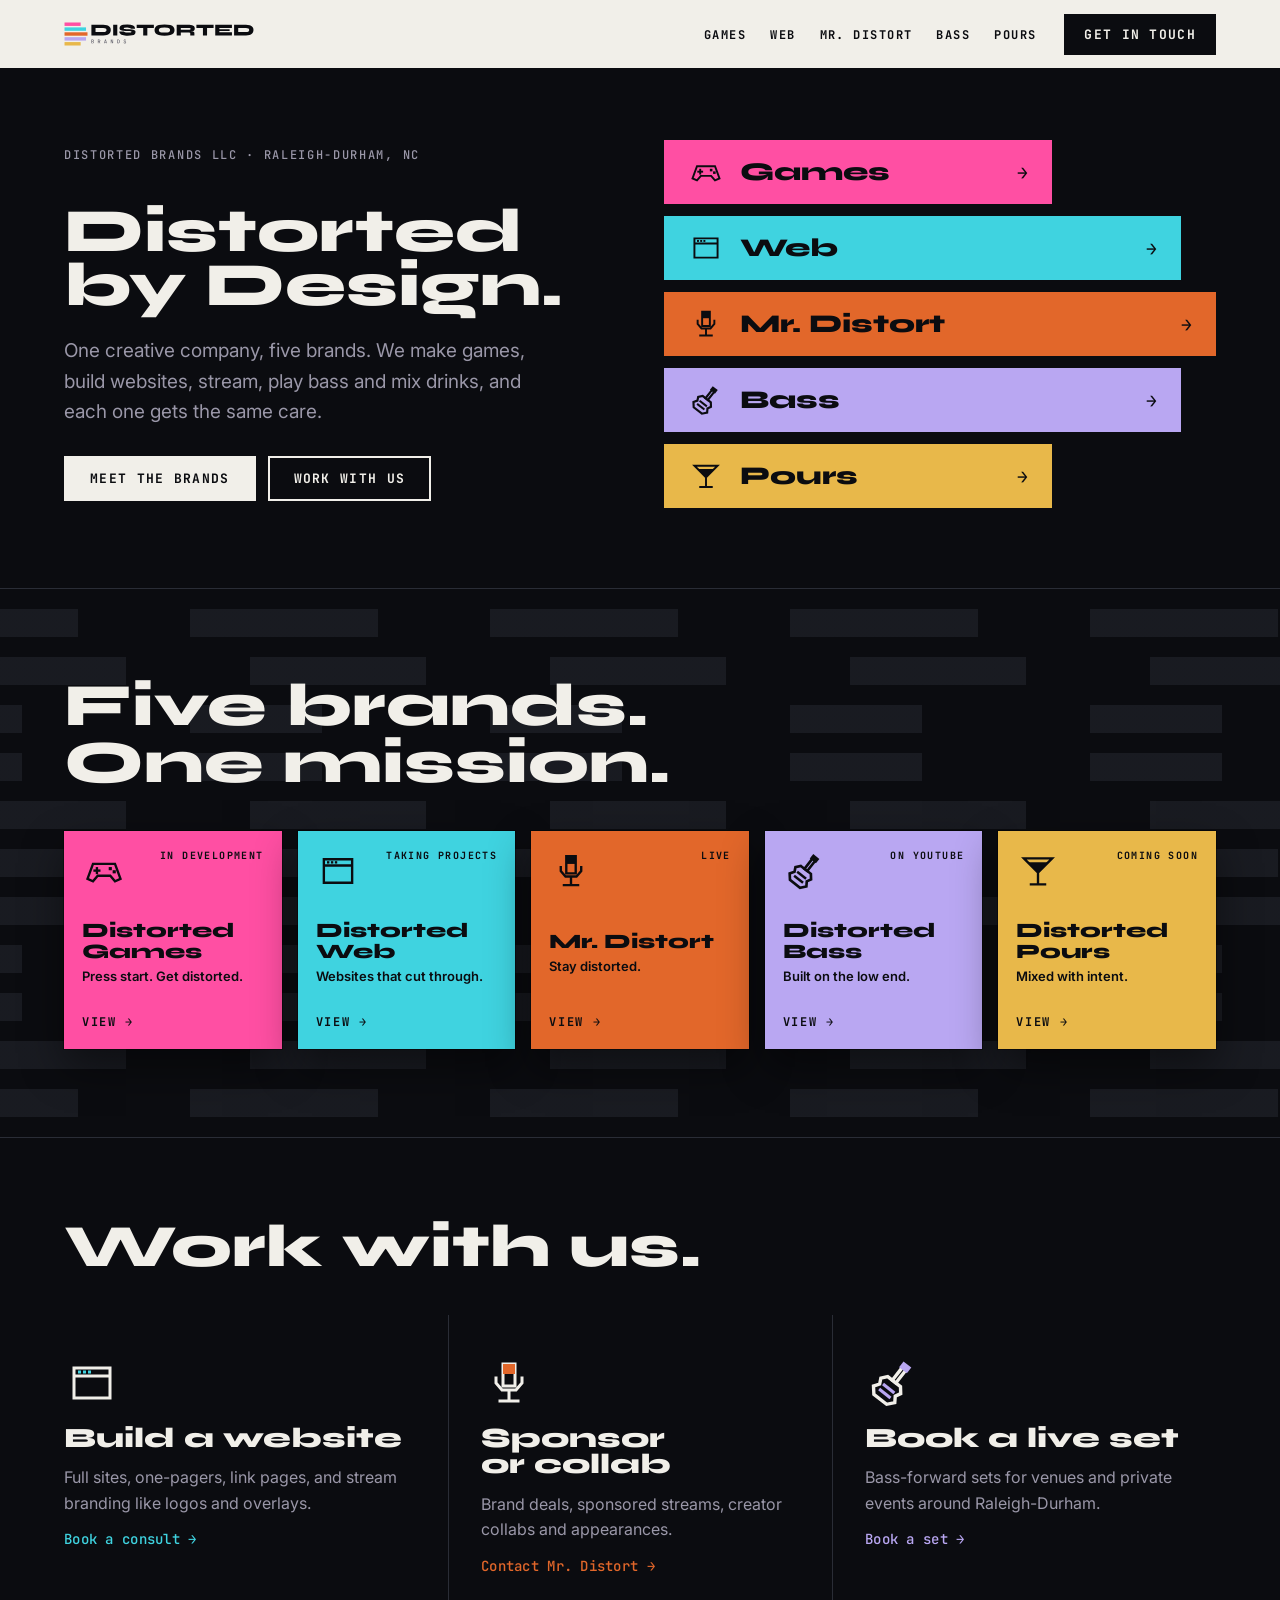
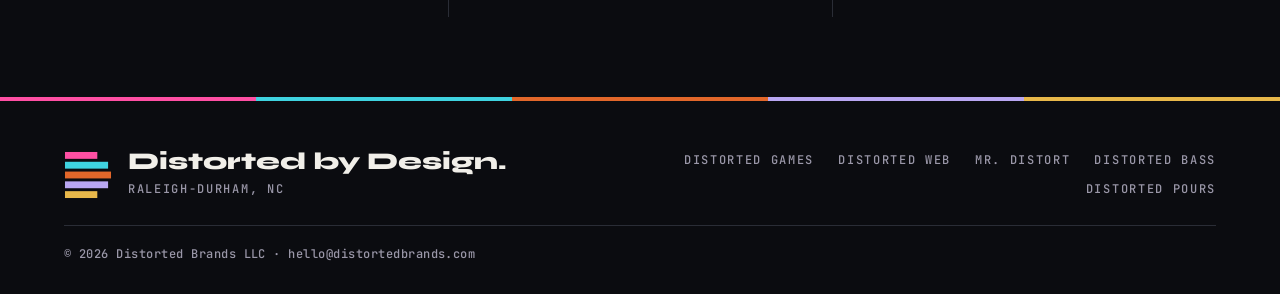
==== commit 39b6007b: "Bass: add Watch, Rig and Live shows sections Click-to-load YouTube player for the channel's latest u" ====
--- a/index.html
+++ b/index.html
@@ -59,7 +59,7 @@
       <div><h3>Mr. Distort</h3><p class="tag">Stay distorted.</p></div>
       <span class="go mono">View →</span>
     </a><a class="tile" href="/bass/" style="--c:#B9A7F2">
-      <div class="tile-top"><img src="/assets/icons/distorted-bass-icon-bass-guitar-black.svg" alt="" width="64" height="64"><span class="mono">Launching</span></div>
+      <div class="tile-top"><img src="/assets/icons/distorted-bass-icon-bass-guitar-black.svg" alt="" width="64" height="64"><span class="mono">On YouTube</span></div>
       <div><h3>Distorted Bass</h3><p class="tag">Built on the low end.</p></div>
       <span class="go mono">View →</span>
     </a><a class="tile" href="/pours/" style="--c:#E8B84A">
--- a/css/site.css
+++ b/css/site.css
@@ -265,17 +265,21 @@
 .cards .btn { justify-self: start; margin-top: 6px; }
 
 /* web tiers */
-.tiers { display: grid; grid-template-columns: repeat(3, minmax(0, 1fr)); gap: 16px; }
+.tiers { display: grid; grid-template-columns: repeat(4, minmax(0, 1fr)); gap: 16px; }
 .tier { display: flex; flex-direction: column; gap: 12px; padding: 32px 28px; background: var(--panel); border: 1px solid var(--graphite); border-top: 6px solid var(--c); }
 .tier img { width: 52px; }
 .tier .mono { color: var(--c); }
-.tier h3 { font-size: 30px; }
+.tier h3 { font-size: 26px; }
 .tier p { color: var(--fog); }
 .tier ul { list-style: none; margin: 4px 0 8px; padding: 0; display: grid; gap: 8px; }
 .tier li { padding-left: 22px; position: relative; font-size: 15px; }
 .tier li::before { content: ""; position: absolute; left: 0; top: .62em; width: 12px; height: 4px; background: var(--c); }
 .tier .btn { margin-top: auto; align-self: flex-start; }
-@media (max-width: 960px) { .tiers { grid-template-columns: minmax(0, 1fr); } }
+@media (max-width: 1120px) { .tiers { grid-template-columns: repeat(2, minmax(0, 1fr)); } }
+@media (max-width: 640px) { .tiers { grid-template-columns: minmax(0, 1fr); } }
+.tier-top { display: flex; justify-content: space-between; align-items: flex-start; gap: 12px; }
+.price { font: 800 40px/1 var(--display); color: var(--bone) !important; text-align: right; }
+.price small { display: block; font-size: 10px; color: var(--fog); margin-bottom: 6px; }
 
 /* two-up CTA band (bass) */
 .cta.split .wrap { grid-template-columns: 1fr 1fr; align-items: start; gap: 48px; }
@@ -329,3 +333,103 @@
   .modal-body { padding: 20px 16px calc(24px + env(safe-area-inset-bottom, 0px)); }
   .mform { grid-template-columns: 1fr; }
 }
+.bform { display: grid; gap: 16px; }
+.bform .intro { color: var(--fog); }
+.bform iframe { width: 100%; border: 0; }
+
+/* patch notes */
+.pn-head { background: var(--c); color: var(--ink); }
+.pn-head .wrap { display: grid; gap: 18px; padding-block: 56px 64px; }
+.pn-back { justify-self: start; font-weight: 700; }
+.pn-back:hover { text-decoration: underline; text-underline-offset: 4px; }
+.pn-meta { display: flex; flex-wrap: wrap; gap: 14px; }
+.pn-head h1 { font-size: clamp(40px, 6.4vw, 92px); line-height: .9; max-width: 14ch; }
+.pn-dek { font-size: 20px; max-width: 46ch; }
+.pn { padding-block: 64px 88px; }
+.pn-col { max-width: 760px; margin: 0 auto; padding-left: var(--gutter); padding-right: max(24px, env(safe-area-inset-right, 0px)); display: grid; gap: 56px; }
+.pn-col p { font-size: 18px; line-height: 1.65; }
+.pn-lede { font-size: 21px !important; }
+.pn-sec, .pn-box { display: grid; gap: 20px; }
+.pn-sec + .pn-sec { border-top: 1px solid var(--graphite); padding-top: 56px; }
+.pn-label { color: var(--games); font-weight: 700; }
+.pn-col h2 { font-size: clamp(28px, 4vw, 40px); line-height: 1.02; }
+.pn figure { margin: 0; display: grid; gap: 8px; }
+.pn figure img { width: 100%; image-rendering: pixelated; border: 1px solid var(--graphite); }
+.pn figcaption { color: var(--fog); text-transform: none; letter-spacing: .02em; }
+.pn-pair { display: grid; grid-template-columns: 1fr 1fr; gap: 14px; }
+@media (max-width: 560px) { .pn-pair { grid-template-columns: 1fr; } }
+.pn-track { list-style: none; margin: 4px 0 0; padding: 0; display: grid; grid-template-columns: repeat(5, 1fr); gap: 4px; }
+.pn-track li { display: grid; gap: 8px; font: 700 11px/1.2 var(--mono); letter-spacing: .08em; text-transform: uppercase; color: var(--fog); }
+.pn-track li::before { content: ""; height: 8px; background: var(--graphite); }
+.pn-track li.done { color: var(--bone); }
+.pn-track li.done::before { background: #B8236F; }
+.pn-track li.now { color: var(--games); }
+.pn-track li.now::before { background: var(--games); }
+.pn-box { background: var(--games); color: var(--ink); padding: 32px; }
+.pn-box .pn-label { color: var(--ink); }
+.pn-box .btn { justify-self: start; background: var(--ink); color: var(--bone); border-color: var(--ink); }
+.pn-box .btn:hover { background: transparent; color: var(--ink); }
+.pn-link { color: var(--games); text-decoration: underline; text-underline-offset: 3px; }
+.pn-sign { display: grid; gap: 4px; border-top: 1px solid var(--graphite); padding-top: 40px; }
+.pn-tag { font: 800 26px/1.1 var(--display) !important; color: var(--games); margin-top: 12px !important; }
+.pn-list { list-style: none; margin: 0; padding: 0; display: grid; gap: 24px; }
+.pn-list a { display: grid; grid-template-columns: minmax(0, 1fr) minmax(0, 1.2fr); gap: 32px; align-items: center; padding: 24px; background: var(--panel); border: 1px solid var(--graphite); border-left: 6px solid var(--games); }
+.pn-list img { width: 100%; image-rendering: pixelated; }
+.pn-list div { display: grid; gap: 12px; }
+.pn-list h2 { font-size: clamp(28px, 3.4vw, 44px); }
+.pn-list p { color: var(--fog); }
+.pn-list b { color: var(--games); }
+.pn-read { color: var(--games); font-weight: 700; }
+.pn-list a:hover h2 { text-decoration: underline; text-underline-offset: 6px; }
+@media (max-width: 760px) { .pn-list a { grid-template-columns: minmax(0, 1fr); gap: 20px; } }
+.pn-steps-link { margin-top: 36px; }
+
+/* bass: watch, rig, shows */
+.watch { padding-block: 80px 64px; border-bottom: 1px solid var(--graphite); }
+.watch-head { display: grid; grid-template-columns: auto 1fr auto; gap: 16px 32px; align-items: end; margin-bottom: 32px; }
+.watch-head h2.t { margin: 0; }
+.watch-head p { color: var(--fog); max-width: 40ch; }
+.watch-head .btn { background: var(--c); color: var(--ink); border-color: var(--c); }
+.watch-head .btn:hover { background: transparent; color: var(--c); }
+.player { position: relative; aspect-ratio: 16 / 9; background: var(--panel); border: 1px solid var(--deep); }
+.player iframe, .player-poster { position: absolute; inset: 0; width: 100%; height: 100%; border: 0; }
+.player-poster { padding: 0; background: none; cursor: pointer; color: var(--ink); }
+.player-poster img { width: 100%; height: 100%; object-fit: cover; }
+.player-play { position: absolute; right: 24px; bottom: 24px; width: 92px; height: 92px; background: var(--c); border: 3px solid var(--ink); transition: transform .2s ease; }
+.player-play::after { content: ""; position: absolute; left: 36px; top: 26px; border-style: solid; border-width: 20px 0 20px 30px; border-color: transparent transparent transparent var(--ink); }
+.player-poster:hover .player-play { transform: scale(1.08); }
+.player-label { position: absolute; right: 132px; bottom: 24px; padding: 8px 12px; background: var(--ink); color: var(--c); }
+.watch-more { margin-top: 18px; color: var(--c); }
+.watch-more a:hover { text-decoration: underline; }
+@media (max-width: 760px) {
+  .watch { padding-block: 56px 48px; }
+  .watch-head { grid-template-columns: 1fr; }
+  .watch-head .btn { justify-self: start; }
+  .player-play { width: 56px; height: 56px; right: 12px; bottom: 12px; }
+  .player-label { display: none; }
+  .player-play::after { left: 19px; top: 13px; border-width: 12px 0 12px 18px; }
+}
+.rig-list { list-style: none; margin: 0; padding: 0; display: grid; grid-template-columns: repeat(5, 1fr); counter-reset: rig; }
+.rig-list li { display: grid; gap: 6px; align-content: start; padding: 0 20px; border-left: 1px solid var(--graphite); position: relative; }
+.rig-list li:first-child { padding-left: 0; border-left: 0; }
+.rig-list img { width: 44px; margin-bottom: 8px; }
+.rig-list .mono { color: var(--c); }
+.rig-list strong { font: 800 18px/1.1 var(--display); }
+.rig-list em { font-style: normal; color: var(--fog); font-size: 14px; }
+.rig-note { margin-top: 36px; color: var(--fog); font-size: 15px; }
+@media (max-width: 960px) {
+  .rig-list { grid-template-columns: 1fr 1fr; gap: 32px 0; }
+  .rig-list li:nth-child(odd) { padding-left: 0; border-left: 0; }
+}
+@media (max-width: 520px) {
+  .rig-list { grid-template-columns: 1fr; gap: 0; }
+  .rig-list li { grid-template-columns: 44px 1fr; column-gap: 16px; padding: 18px 0; border-left: 0; border-top: 1px solid var(--graphite); }
+  .rig-list li:first-child { border-top: 0; padding-top: 0; }
+  .rig-list img { grid-row: span 3; margin: 0; }
+}
+.shows .dates { list-style: none; margin: 8px 0 32px; padding: 0; border-top: 2px solid var(--ink); }
+.shows .dates li { display: grid; grid-template-columns: 120px 1fr auto; gap: 16px; align-items: baseline; padding: 18px 0; border-bottom: 1px solid #cfccc3; border-left: 0; }
+.shows .dates .mono { color: var(--deep); font-weight: 700; }
+.shows .dates strong { font: 800 24px var(--display); }
+.shows .dates em { font-style: normal; color: #5d5b68; }
+@media (max-width: 560px) { .shows .dates li { grid-template-columns: 1fr; gap: 4px; } }
